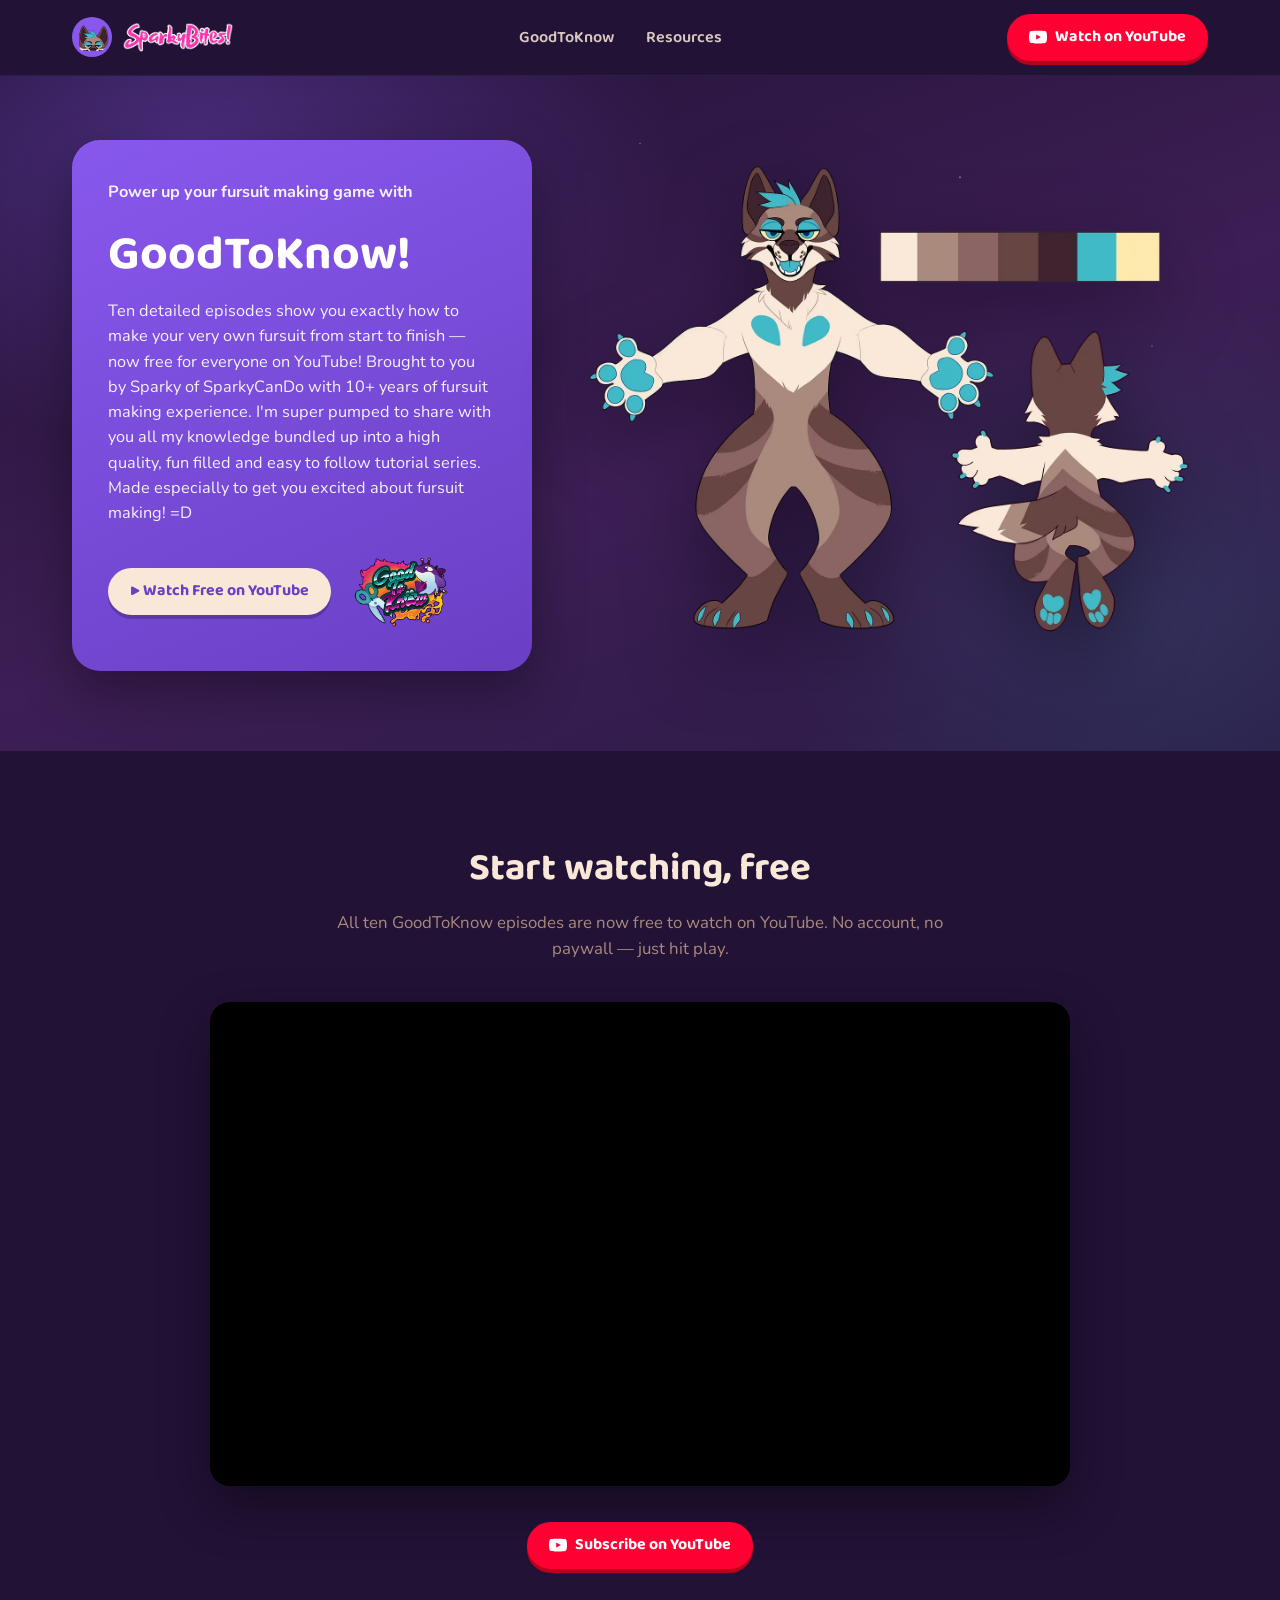
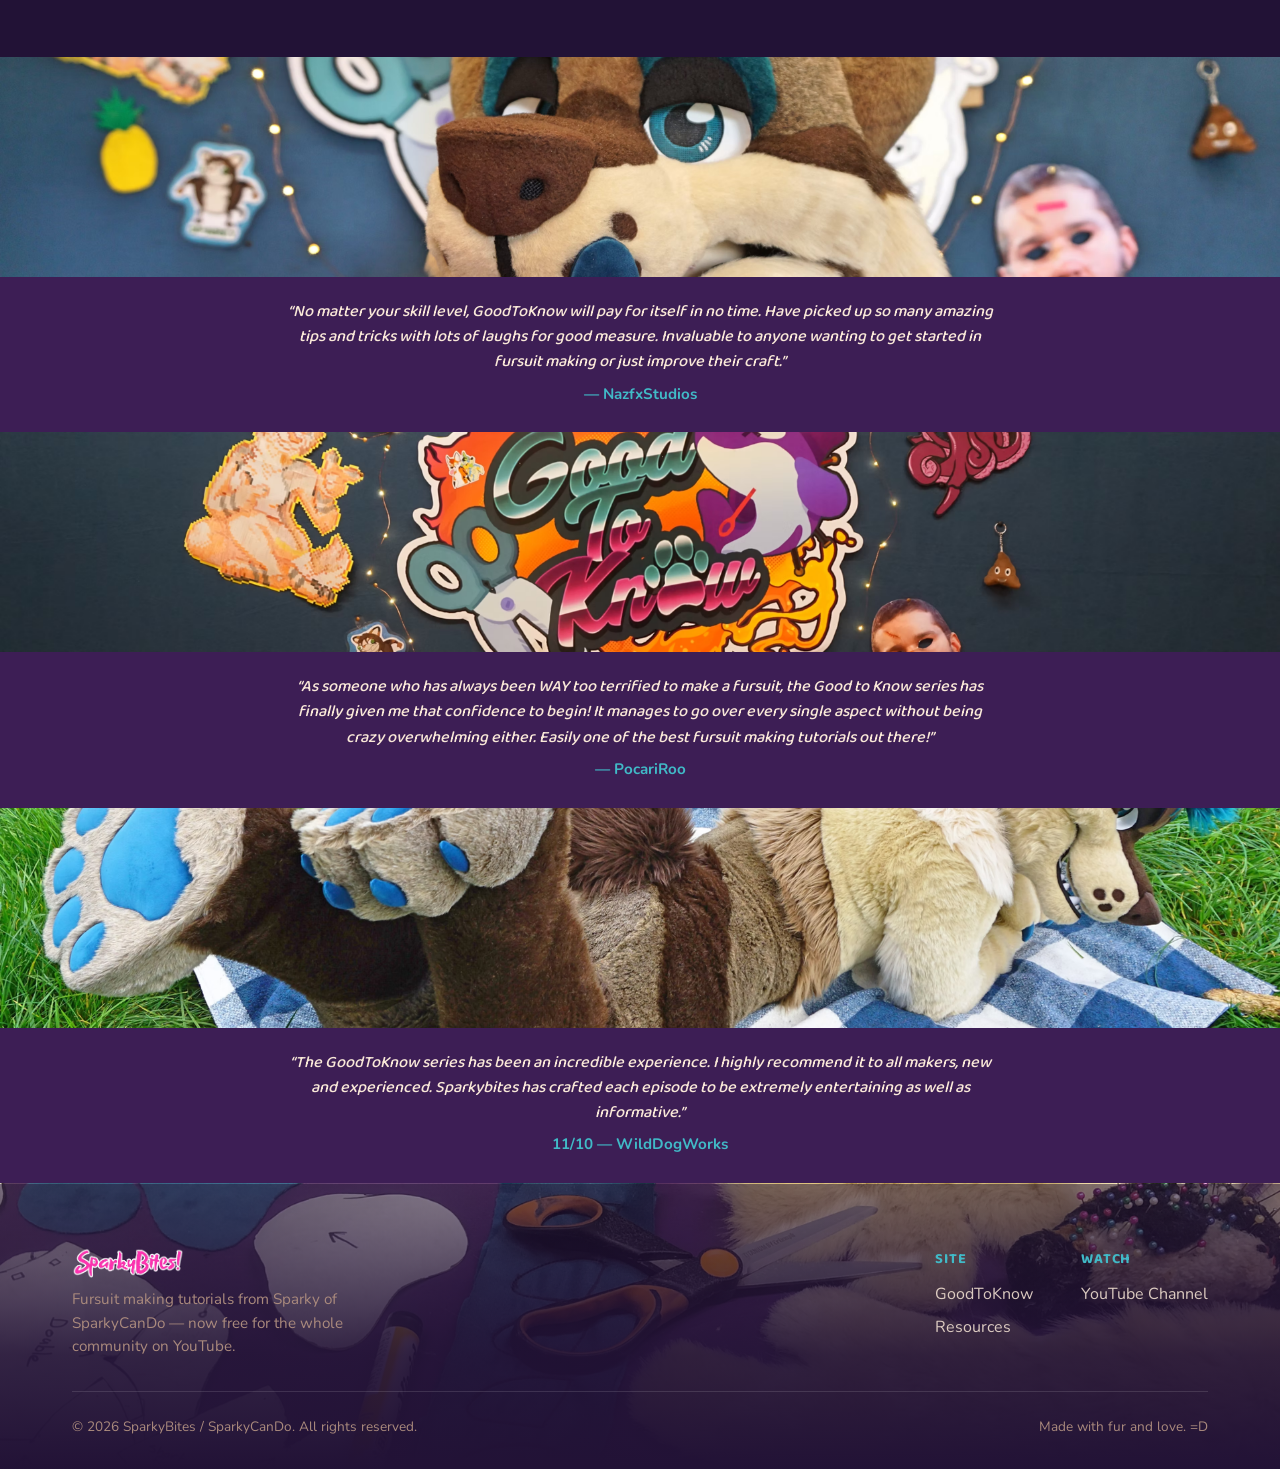
==== index.html @ f1c7f108 "Initilal" ====
<!doctype html>
<html lang="en">
<head>
<meta charset="UTF-8">
<meta name="viewport" content="width=device-width, initial-scale=1">
<title>SparkyBites — GoodToKnow Fursuit Making Series</title>
<meta name="description" content="Ten free episodes showing you exactly how to make your very own fursuit from start to finish, brought to you by Sparky of SparkyCanDo.">
<link rel="icon" href="images/sparky-refsheet.avif">
<link rel="preconnect" href="https://fonts.googleapis.com">
<link rel="preconnect" href="https://fonts.gstatic.com" crossorigin>
<link href="https://fonts.googleapis.com/css2?family=Baloo+2:wght@500;600;700;800&family=Nunito:wght@400;600;700;800&display=swap" rel="stylesheet">
<link rel="stylesheet" href="css/style.css">
</head>
<body>

<header class="nav">
  <div class="nav-inner">
    <a href="#hero" class="brand">
      <img src="images/nav-icon.png" alt="" aria-hidden="true" class="brand-icon">
      <img src="images/logo-wordmark.avif" alt="SparkyBites">
    </a>
    <nav class="nav-links-wrap">
      <ul class="nav-links">
        <li><a href="#hero">GoodToKnow</a></li>
        <li><a href="resources.html">Resources</a></li>
      </ul>
    </nav>
    <!-- TODO: replace with your real channel URL -->
    <a class="btn btn-yt" href="https://www.youtube.com/@SparkyCanDo" target="_blank" rel="noopener">
      <svg class="icon-yt" viewBox="0 0 24 24" fill="currentColor"><path d="M23.5 6.2a3 3 0 0 0-2.1-2.1C19.5 3.5 12 3.5 12 3.5s-7.5 0-9.4.6A3 3 0 0 0 .5 6.2 31 31 0 0 0 0 12a31 31 0 0 0 .5 5.8 3 3 0 0 0 2.1 2.1c1.9.6 9.4.6 9.4.6s7.5 0 9.4-.6a3 3 0 0 0 2.1-2.1A31 31 0 0 0 24 12a31 31 0 0 0-.5-5.8ZM9.6 15.5V8.5L15.8 12l-6.2 3.5Z"/></svg>
      Watch on YouTube
    </a>
  </div>
</header>

<main>

  <!-- ================= HERO ================= -->
  <section class="hero" id="hero">
    <div class="stars" aria-hidden="true"></div>
    <div class="wrap hero-inner">
      <div class="hero-card">
        <p class="eyebrow">Power up your fursuit making game with</p>
        <h1>GoodToKnow!</h1>
        <p>
          Ten detailed episodes show you exactly how to make your very own fursuit
          from start to finish &mdash; now free for everyone on YouTube!
          Brought to you by Sparky of SparkyCanDo with 10+ years of fursuit making
          experience. I'm super pumped to share with you all my knowledge bundled
          up into a high quality, fun filled and easy to follow tutorial series.
          Made especially to get you excited about fursuit making! =D
        </p>
        <div class="hero-cta-row">
          <!-- TODO: replace with your real channel/playlist URL -->
          <a class="btn btn-cream" href="https://www.youtube.com/@SparkyCanDo" target="_blank" rel="noopener">▶ Watch Free on YouTube</a>
          <img src="images/goodtoknow-badge.avif" alt="Good To Know">
        </div>
      </div>
      <div class="hero-art">
        <img src="images/sparky-refsheet.avif" alt="Sparky the fursuit character reference sheet, front and back view, with the brand colour palette">
      </div>
    </div>
  </section>

  <!-- ================= WATCH NOW ================= -->
  <section class="watch">
    <div class="wrap">
      <h2>Start watching, free</h2>
      <p class="lede">All ten GoodToKnow episodes are now free to watch on YouTube. No account, no paywall &mdash; just hit play.</p>
      <div class="watch-embed">
        <!-- TODO: swap VIDEO_ID for your first episode or playlist embed -->
        <iframe src="https://www.youtube.com/embed/videoseries?list=YOUR_PLAYLIST_ID" title="GoodToKnow fursuit making series" allow="accelerometer; autoplay; clipboard-write; encrypted-media; gyroscope; picture-in-picture" allowfullscreen></iframe>
      </div>
      <a class="btn btn-yt" href="https://www.youtube.com/@SparkyCanDo" target="_blank" rel="noopener">
        <svg class="icon-yt" viewBox="0 0 24 24" fill="currentColor"><path d="M23.5 6.2a3 3 0 0 0-2.1-2.1C19.5 3.5 12 3.5 12 3.5s-7.5 0-9.4.6A3 3 0 0 0 .5 6.2 31 31 0 0 0 0 12a31 31 0 0 0 .5 5.8 3 3 0 0 0 2.1 2.1c1.9.6 9.4.6 9.4.6s7.5 0 9.4-.6a3 3 0 0 0 2.1-2.1A31 31 0 0 0 24 12a31 31 0 0 0-.5-5.8ZM9.6 15.5V8.5L15.8 12l-6.2 3.5Z"/></svg>
        Subscribe on YouTube
      </a>
    </div>
  </section>

  <!-- ================= TESTIMONIAL BANNERS ================= -->
  <section class="banner" style="background-image:url('images/banner-head.avif');" aria-hidden="false"></section>
  <section class="banner-quote">
    <p>&ldquo;No matter your skill level, GoodToKnow will pay for itself in no time.
    Have picked up so many amazing tips and tricks with lots of laughs for good measure.
    Invaluable to anyone wanting to get started in fursuit making or just improve their craft.&rdquo;</p>
    <cite>&mdash; NazfxStudios</cite>
  </section>

  <section class="banner" style="background-image:url('images/banner-flatlay.avif');"></section>
  <section class="banner-quote">
    <p>&ldquo;As someone who has always been WAY too terrified to make a fursuit,
    the Good to Know series has finally given me that confidence to begin!
    It manages to go over every single aspect without being crazy overwhelming either.
    Easily one of the best fursuit making tutorials out there!&rdquo;</p>
    <cite>&mdash; PocariRoo</cite>
  </section>

  <section class="banner" style="background-image:url('images/banner-paws.avif');"></section>
  <section class="banner-quote">
    <p>&ldquo;The GoodToKnow series has been an incredible experience.
    I highly recommend it to all makers, new and experienced.
    Sparkybites has crafted each episode to be extremely entertaining as well as informative.&rdquo;</p>
    <cite>11/10 &mdash; WildDogWorks</cite>
  </section>

</main>

<footer class="site-footer" style="background-image:url('images/footer-desk.avif');">
  <div class="footer-overlay">
    <div class="wrap">
      <div class="footer-grid">
        <div class="footer-brand">
          <img src="images/logo-wordmark.avif" alt="SparkyBites">
          <p>Fursuit making tutorials from Sparky of SparkyCanDo &mdash; now free for the whole community on YouTube.</p>
        </div>
        <div class="footer-links">
          <div class="footer-col">
            <h4>Site</h4>
            <ul>
              <li><a href="#hero">GoodToKnow</a></li>
              <li><a href="resources.html">Resources</a></li>
            </ul>
          </div>
          <div class="footer-col">
            <h4>Watch</h4>
            <ul>
              <!-- TODO: replace with your real channel URL -->
              <li><a href="https://www.youtube.com/@SparkyCanDo" target="_blank" rel="noopener">YouTube Channel</a></li>
            </ul>
          </div>
        </div>
      </div>
      <div class="footer-bottom">
        <span>&copy; <span id="year"></span> SparkyBites / SparkyCanDo. All rights reserved.</span>
        <span>Made with fur and love. =D</span>
      </div>
    </div>
  </div>
</footer>

<script>document.getElementById('year').textContent = new Date().getFullYear();</script>
</body>
</html>
---- css/style.css ----
/* ==========================================================================
   SparkyBites — brand tokens
   Palette pulled directly from the original site + Sparky's ref sheet
   ========================================================================== */
:root {
  --bg-deep:    #221236;
  --bg-mid:     #3D1E55;
  --card:       #8858ED;
  --card-deep:  #6a3fc4;
  --cream:      #F9E8D8;
  --taupe:      #AA8A7D;
  --mauve:      #8B6564;
  --brown:      #674543;
  --plum:       #3F232F;
  --teal:       #41BAC7;
  --pale-yellow:#FDE9AE;
  --pink:       #FF2EB0;

  --font-display: "Baloo 2", system-ui, sans-serif;
  --font-body: "Nunito", system-ui, sans-serif;

  --max-w: 1200px;
}

* { box-sizing: border-box; }
html { scroll-behavior: smooth; }

body {
  margin: 0;
  font-family: var(--font-body);
  background: var(--bg-deep);
  color: var(--cream);
  line-height: 1.55;
}

img { max-width: 100%; display: block; }

a { color: inherit; }

.wrap {
  max-width: var(--max-w);
  margin: 0 auto;
  padding: 0 32px;
}

/* ---------- Nav ---------- */
.nav {
  position: sticky;
  top: 0;
  z-index: 50;
  background: var(--bg-deep);
  border-bottom: 1px solid rgba(255,255,255,0.06);
}

.nav-inner {
  max-width: var(--max-w);
  margin: 0 auto;
  padding: 14px 32px;
  display: flex;
  align-items: center;
  justify-content: space-between;
  gap: 24px;
}

.brand {
  display: flex;
  align-items: center;
  gap: 10px;
  text-decoration: none;
  flex-shrink: 0;
}

.brand img.brand-icon {
  height: 40px;
  width: 40px;
  object-fit: cover;
  border-radius: 50%;
  background: var(--card);
  padding: 3px;
}
.brand img:not(.brand-icon) { height: 30px; width: auto; }

.nav-links {
  display: flex;
  align-items: center;
  gap: 32px;
  list-style: none;
  margin: 0;
  padding: 0;
  font-family: var(--font-display);
  font-weight: 600;
  font-size: 1.02rem;
}

.nav-links a {
  text-decoration: none;
  color: var(--cream);
  opacity: 0.85;
  transition: opacity 0.15s ease;
}
.nav-links a:hover { opacity: 1; }

.btn {
  display: inline-flex;
  align-items: center;
  gap: 8px;
  font-family: var(--font-display);
  font-weight: 700;
  text-decoration: none;
  border-radius: 999px;
  padding: 11px 22px;
  white-space: nowrap;
  border: none;
  cursor: pointer;
  transition: transform 0.15s ease, box-shadow 0.15s ease;
}
.btn:hover { transform: translateY(-2px); }

.btn-yt {
  background: #FF0033;
  color: white;
  box-shadow: 0 4px 0 #b8001f;
}
.btn-yt:hover { box-shadow: 0 6px 0 #b8001f; }

.btn-cream {
  background: var(--cream);
  color: var(--card-deep);
  box-shadow: 0 4px 0 rgba(0,0,0,0.2);
}
.btn-cream:hover { box-shadow: 0 6px 0 rgba(0,0,0,0.2); }

.icon-yt { width: 18px; height: 18px; flex-shrink: 0; }

/* ---------- Hero ---------- */
.hero {
  position: relative;
  overflow: hidden;
  background:
    radial-gradient(ellipse 800px 500px at 15% 10%, rgba(136,88,237,0.35), transparent 60%),
    radial-gradient(ellipse 700px 600px at 90% 80%, rgba(65,186,199,0.12), transparent 55%),
    linear-gradient(160deg, var(--bg-deep) 0%, var(--bg-mid) 55%, #2a1c47 100%);
  padding: 64px 0 80px;
}

.stars {
  position: absolute;
  inset: 0;
  background-image:
    radial-gradient(1.5px 1.5px at 20% 25%, white, transparent),
    radial-gradient(1.5px 1.5px at 75% 15%, white, transparent),
    radial-gradient(1px 1px at 60% 60%, white, transparent),
    radial-gradient(1px 1px at 90% 40%, white, transparent),
    radial-gradient(1.5px 1.5px at 35% 80%, white, transparent),
    radial-gradient(1px 1px at 10% 65%, white, transparent),
    radial-gradient(1px 1px at 50% 10%, white, transparent);
  opacity: 0.5;
  animation: twinkle 5s ease-in-out infinite alternate;
}
@keyframes twinkle {
  from { opacity: 0.3; }
  to   { opacity: 0.7; }
}
@media (prefers-reduced-motion: reduce) {
  .stars { animation: none; }
}

.hero-inner {
  position: relative;
  display: grid;
  grid-template-columns: minmax(320px, 460px) 1fr;
  gap: 48px;
  align-items: center;
}

.hero-card {
  background: linear-gradient(155deg, var(--card) 0%, var(--card-deep) 100%);
  border-radius: 28px;
  padding: 40px 36px;
  box-shadow: 0 20px 50px rgba(0,0,0,0.35);
}

.eyebrow {
  font-size: 0.95rem;
  font-weight: 700;
  color: rgba(255,255,255,0.85);
  margin: 0 0 6px;
}

.hero-card h1 {
  font-family: var(--font-display);
  font-size: 3rem;
  line-height: 1;
  margin: 0 0 20px;
  color: white;
}

.hero-card p {
  font-size: 1.02rem;
  color: rgba(255,255,255,0.92);
  margin: 0 0 26px;
}

.hero-cta-row {
  display: flex;
  align-items: center;
  gap: 18px;
  flex-wrap: wrap;
}

.hero-cta-row img { height: 78px; width: auto; }

.hero-art {
  position: relative;
  display: flex;
  justify-content: center;
}

.hero-art img {
  width: 100%;
  max-width: 620px;
  filter: drop-shadow(0 25px 40px rgba(0,0,0,0.4));
}

/* ---------- Testimonial banners ---------- */
.banner {
  position: relative;
  background-size: cover;
  background-position: center;
  min-height: 220px;
}

.banner-quote {
  background: var(--bg-mid);
  padding: 22px 24px 26px;
  text-align: center;
}

.banner-quote p {
  font-family: var(--font-display);
  font-style: italic;
  font-weight: 500;
  font-size: 1.02rem;
  max-width: 720px;
  margin: 0 auto 4px;
  color: var(--cream);
}

.banner-quote cite {
  display: block;
  font-style: normal;
  font-weight: 700;
  color: var(--teal);
  margin-top: 8px;
  font-size: 0.95rem;
}

/* ---------- Watch section ---------- */
.watch {
  padding: 88px 0;
  text-align: center;
  background: var(--bg-deep);
}

.watch h2 {
  font-family: var(--font-display);
  font-size: 2.4rem;
  margin: 0 0 12px;
}

.watch p.lede {
  max-width: 620px;
  margin: 0 auto 40px;
  color: var(--taupe);
  font-size: 1.05rem;
}

.watch-embed {
  max-width: 860px;
  margin: 0 auto;
  border-radius: 20px;
  overflow: hidden;
  box-shadow: 0 20px 50px rgba(0,0,0,0.4);
  aspect-ratio: 16/9;
  background: #000;
}

.watch-embed iframe {
  width: 100%;
  height: 100%;
  border: 0;
  display: block;
}

.watch .btn { margin-top: 36px; }

/* ---------- Footer ---------- */
.site-footer {
  position: relative;
  background-size: cover;
  background-position: center;
  padding-top: 1px;
}

.footer-overlay {
  background: linear-gradient(180deg, rgba(34,18,54,0.55) 0%, rgba(34,18,54,0.92) 60%, var(--bg-deep) 100%);
  padding: 64px 0 32px;
}

.footer-grid {
  display: flex;
  flex-wrap: wrap;
  justify-content: space-between;
  align-items: flex-start;
  gap: 32px;
  padding-bottom: 32px;
  border-bottom: 1px solid rgba(255,255,255,0.12);
}

.footer-brand img { height: 30px; margin-bottom: 10px; }
.footer-brand p { color: var(--taupe); max-width: 320px; margin: 0; font-size: 0.95rem; }

.footer-links {
  display: flex;
  gap: 48px;
  flex-wrap: wrap;
}

.footer-col h4 {
  font-family: var(--font-display);
  font-size: 0.9rem;
  text-transform: uppercase;
  letter-spacing: 0.06em;
  color: var(--teal);
  margin: 0 0 12px;
}

.footer-col ul { list-style: none; margin: 0; padding: 0; }
.footer-col li { margin-bottom: 8px; }
.footer-col a { text-decoration: none; color: var(--cream); opacity: 0.85; }
.footer-col a:hover { opacity: 1; }

.footer-bottom {
  padding-top: 24px;
  display: flex;
  justify-content: space-between;
  flex-wrap: wrap;
  gap: 12px;
  font-size: 0.85rem;
  color: var(--taupe);
}

/* ---------- Responsive ---------- */
@media (max-width: 860px) {
  .hero-inner { grid-template-columns: 1fr; }
  .hero-art { order: -1; }
  .hero-art img { max-width: 360px; }
  .hero-card h1 { font-size: 2.4rem; }
  .wrap { padding: 0 20px; }

  .nav-inner {
    flex-wrap: wrap;
    padding: 12px 20px;
    row-gap: 10px;
  }
  .brand { order: 1; }
  .btn-yt { order: 2; padding: 9px 16px; font-size: 0.9rem; }
  .nav-links-wrap { order: 3; width: 100%; }
  .nav-links {
    justify-content: center;
    gap: 24px;
    font-size: 0.92rem;
  }
}

@media (max-width: 420px) {
  .hero-card { padding: 32px 24px; }
  .hero-card h1 { font-size: 2rem; }
}
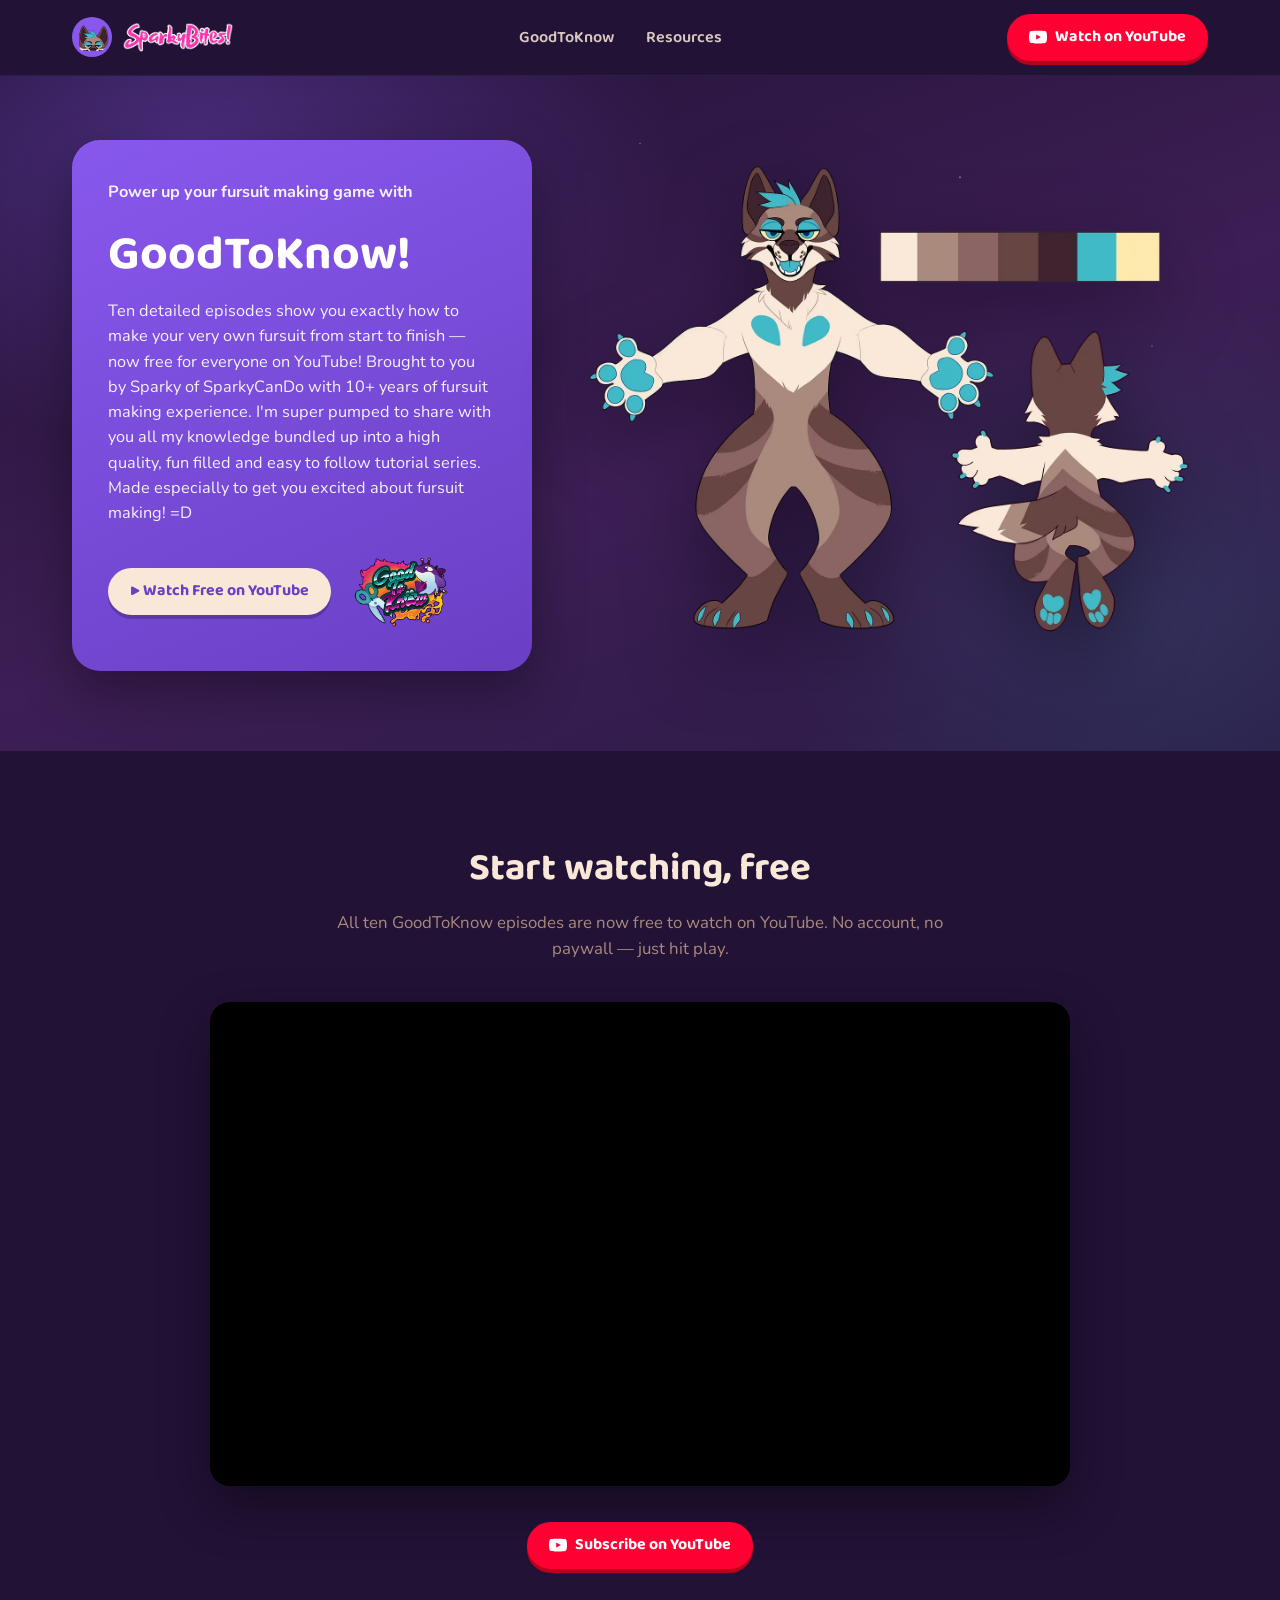
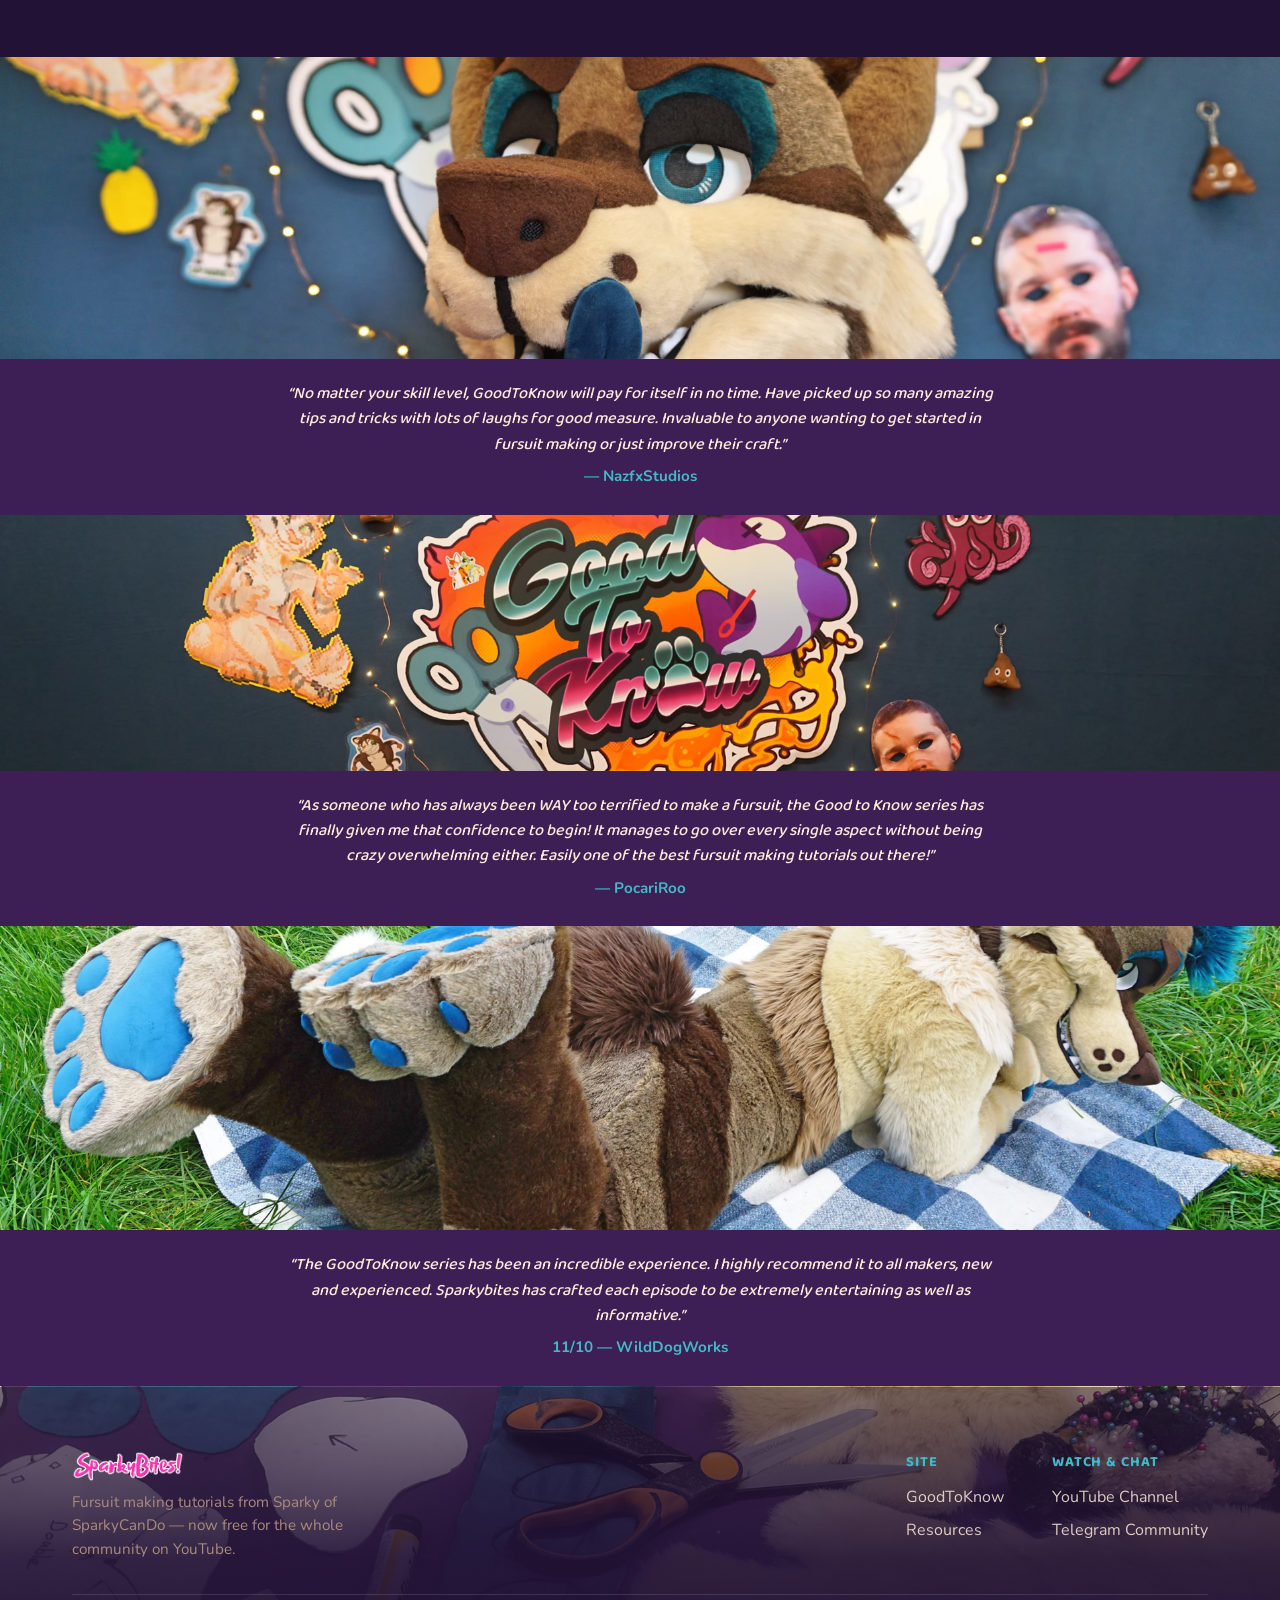
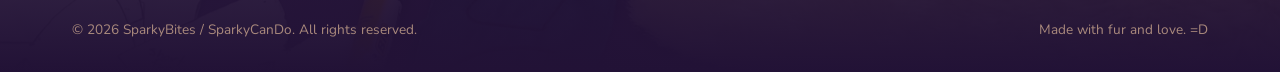
==== commit 4c086d3f: "changes" ====
--- a/index.html
+++ b/index.html
@@ -26,7 +26,7 @@
       </ul>
     </nav>
     <!-- TODO: replace with your real channel URL -->
-    <a class="btn btn-yt" href="https://www.youtube.com/@SparkyCanDo" target="_blank" rel="noopener">
+    <a class="btn btn-yt" href="https://www.youtube.com/@SparkyBites" target="_blank" rel="noopener">
       <svg class="icon-yt" viewBox="0 0 24 24" fill="currentColor"><path d="M23.5 6.2a3 3 0 0 0-2.1-2.1C19.5 3.5 12 3.5 12 3.5s-7.5 0-9.4.6A3 3 0 0 0 .5 6.2 31 31 0 0 0 0 12a31 31 0 0 0 .5 5.8 3 3 0 0 0 2.1 2.1c1.9.6 9.4.6 9.4.6s7.5 0 9.4-.6a3 3 0 0 0 2.1-2.1A31 31 0 0 0 24 12a31 31 0 0 0-.5-5.8ZM9.6 15.5V8.5L15.8 12l-6.2 3.5Z"/></svg>
       Watch on YouTube
     </a>
@@ -52,7 +52,7 @@
         </p>
         <div class="hero-cta-row">
           <!-- TODO: replace with your real channel/playlist URL -->
-          <a class="btn btn-cream" href="https://www.youtube.com/@SparkyCanDo" target="_blank" rel="noopener">▶ Watch Free on YouTube</a>
+          <a class="btn btn-cream" href="https://www.youtube.com/@SparkyBites" target="_blank" rel="noopener">▶ Watch Free on YouTube</a>
           <img src="images/goodtoknow-badge.avif" alt="Good To Know">
         </div>
       </div>
@@ -68,10 +68,10 @@
       <h2>Start watching, free</h2>
       <p class="lede">All ten GoodToKnow episodes are now free to watch on YouTube. No account, no paywall &mdash; just hit play.</p>
       <div class="watch-embed">
-        <!-- TODO: swap VIDEO_ID for your first episode or playlist embed -->
-        <iframe src="https://www.youtube.com/embed/videoseries?list=YOUR_PLAYLIST_ID" title="GoodToKnow fursuit making series" allow="accelerometer; autoplay; clipboard-write; encrypted-media; gyroscope; picture-in-picture" allowfullscreen></iframe>
+        <!-- TODO: replace video ID with the playlist embed once you send the full playlist ID -->
+        <iframe src="https://www.youtube.com/embed/b18z6gg258c" title="GoodToKnow fursuit making series" allow="accelerometer; autoplay; clipboard-write; encrypted-media; gyroscope; picture-in-picture" allowfullscreen></iframe>
       </div>
-      <a class="btn btn-yt" href="https://www.youtube.com/@SparkyCanDo" target="_blank" rel="noopener">
+      <a class="btn btn-yt" href="https://www.youtube.com/@SparkyBites" target="_blank" rel="noopener">
         <svg class="icon-yt" viewBox="0 0 24 24" fill="currentColor"><path d="M23.5 6.2a3 3 0 0 0-2.1-2.1C19.5 3.5 12 3.5 12 3.5s-7.5 0-9.4.6A3 3 0 0 0 .5 6.2 31 31 0 0 0 0 12a31 31 0 0 0 .5 5.8 3 3 0 0 0 2.1 2.1c1.9.6 9.4.6 9.4.6s7.5 0 9.4-.6a3 3 0 0 0 2.1-2.1A31 31 0 0 0 24 12a31 31 0 0 0-.5-5.8ZM9.6 15.5V8.5L15.8 12l-6.2 3.5Z"/></svg>
         Subscribe on YouTube
       </a>
@@ -79,7 +79,7 @@
   </section>
 
   <!-- ================= TESTIMONIAL BANNERS ================= -->
-  <section class="banner" style="background-image:url('images/banner-head.avif');" aria-hidden="false"></section>
+  <section class="banner banner-head" style="background-image:url('images/banner-head.avif');" aria-hidden="false"></section>
   <section class="banner-quote">
     <p>&ldquo;No matter your skill level, GoodToKnow will pay for itself in no time.
     Have picked up so many amazing tips and tricks with lots of laughs for good measure.
@@ -87,7 +87,7 @@
     <cite>&mdash; NazfxStudios</cite>
   </section>
 
-  <section class="banner" style="background-image:url('images/banner-flatlay.avif');"></section>
+  <section class="banner banner-flatlay" style="background-image:url('images/banner-flatlay.avif');"></section>
   <section class="banner-quote">
     <p>&ldquo;As someone who has always been WAY too terrified to make a fursuit,
     the Good to Know series has finally given me that confidence to begin!
@@ -96,7 +96,7 @@
     <cite>&mdash; PocariRoo</cite>
   </section>
 
-  <section class="banner" style="background-image:url('images/banner-paws.avif');"></section>
+  <section class="banner banner-paws" style="background-image:url('images/banner-paws.avif');"></section>
   <section class="banner-quote">
     <p>&ldquo;The GoodToKnow series has been an incredible experience.
     I highly recommend it to all makers, new and experienced.
@@ -123,10 +123,10 @@
             </ul>
           </div>
           <div class="footer-col">
-            <h4>Watch</h4>
+            <h4>Watch &amp; Chat</h4>
             <ul>
-              <!-- TODO: replace with your real channel URL -->
-              <li><a href="https://www.youtube.com/@SparkyCanDo" target="_blank" rel="noopener">YouTube Channel</a></li>
+              <li><a href="https://www.youtube.com/@SparkyBites" target="_blank" rel="noopener">YouTube Channel</a></li>
+              <li><a href="https://t.me/GoodToKnowSeries" target="_blank" rel="noopener">Telegram Community</a></li>
             </ul>
           </div>
         </div>
--- a/css/style.css
+++ b/css/style.css
@@ -225,10 +225,15 @@
 /* ---------- Testimonial banners ---------- */
 .banner {
   position: relative;
+  width: 100%;
   background-size: cover;
   background-position: center;
-  min-height: 220px;
-}
+  overflow: hidden;
+  max-height: 460px;
+}
+.banner-head    { aspect-ratio: 3818 / 902; }
+.banner-flatlay { aspect-ratio: 3818 / 764; }
+.banner-paws    { aspect-ratio: 3818 / 908; }
 
 .banner-quote {
   background: var(--bg-mid);
@@ -273,6 +278,54 @@
   margin: 0 auto 40px;
   color: var(--taupe);
   font-size: 1.05rem;
+}
+
+.watch-card {
+  max-width: 640px;
+  margin: 0 auto;
+  display: flex;
+  align-items: center;
+  gap: 22px;
+  background: linear-gradient(155deg, var(--card) 0%, var(--card-deep) 100%);
+  border-radius: 20px;
+  padding: 28px 32px;
+  text-decoration: none;
+  box-shadow: 0 20px 50px rgba(0,0,0,0.35);
+  transition: transform 0.15s ease;
+}
+.watch-card:hover { transform: translateY(-3px); }
+
+.watch-card-play {
+  flex-shrink: 0;
+  width: 64px;
+  height: 64px;
+  border-radius: 50%;
+  background: #FF0033;
+  display: flex;
+  align-items: center;
+  justify-content: center;
+  color: white;
+}
+
+.watch-card-text {
+  display: flex;
+  flex-direction: column;
+  gap: 4px;
+  text-align: left;
+}
+.watch-card-text strong {
+  font-family: var(--font-display);
+  font-size: 1.3rem;
+  color: white;
+}
+.watch-card-text span {
+  color: rgba(255,255,255,0.85);
+  font-size: 0.95rem;
+}
+
+@media (max-width: 500px) {
+  .watch-card { flex-direction: column; text-align: center; padding: 28px 20px; }
+  .watch-card-text { text-align: center; }
 }
 
 .watch-embed {
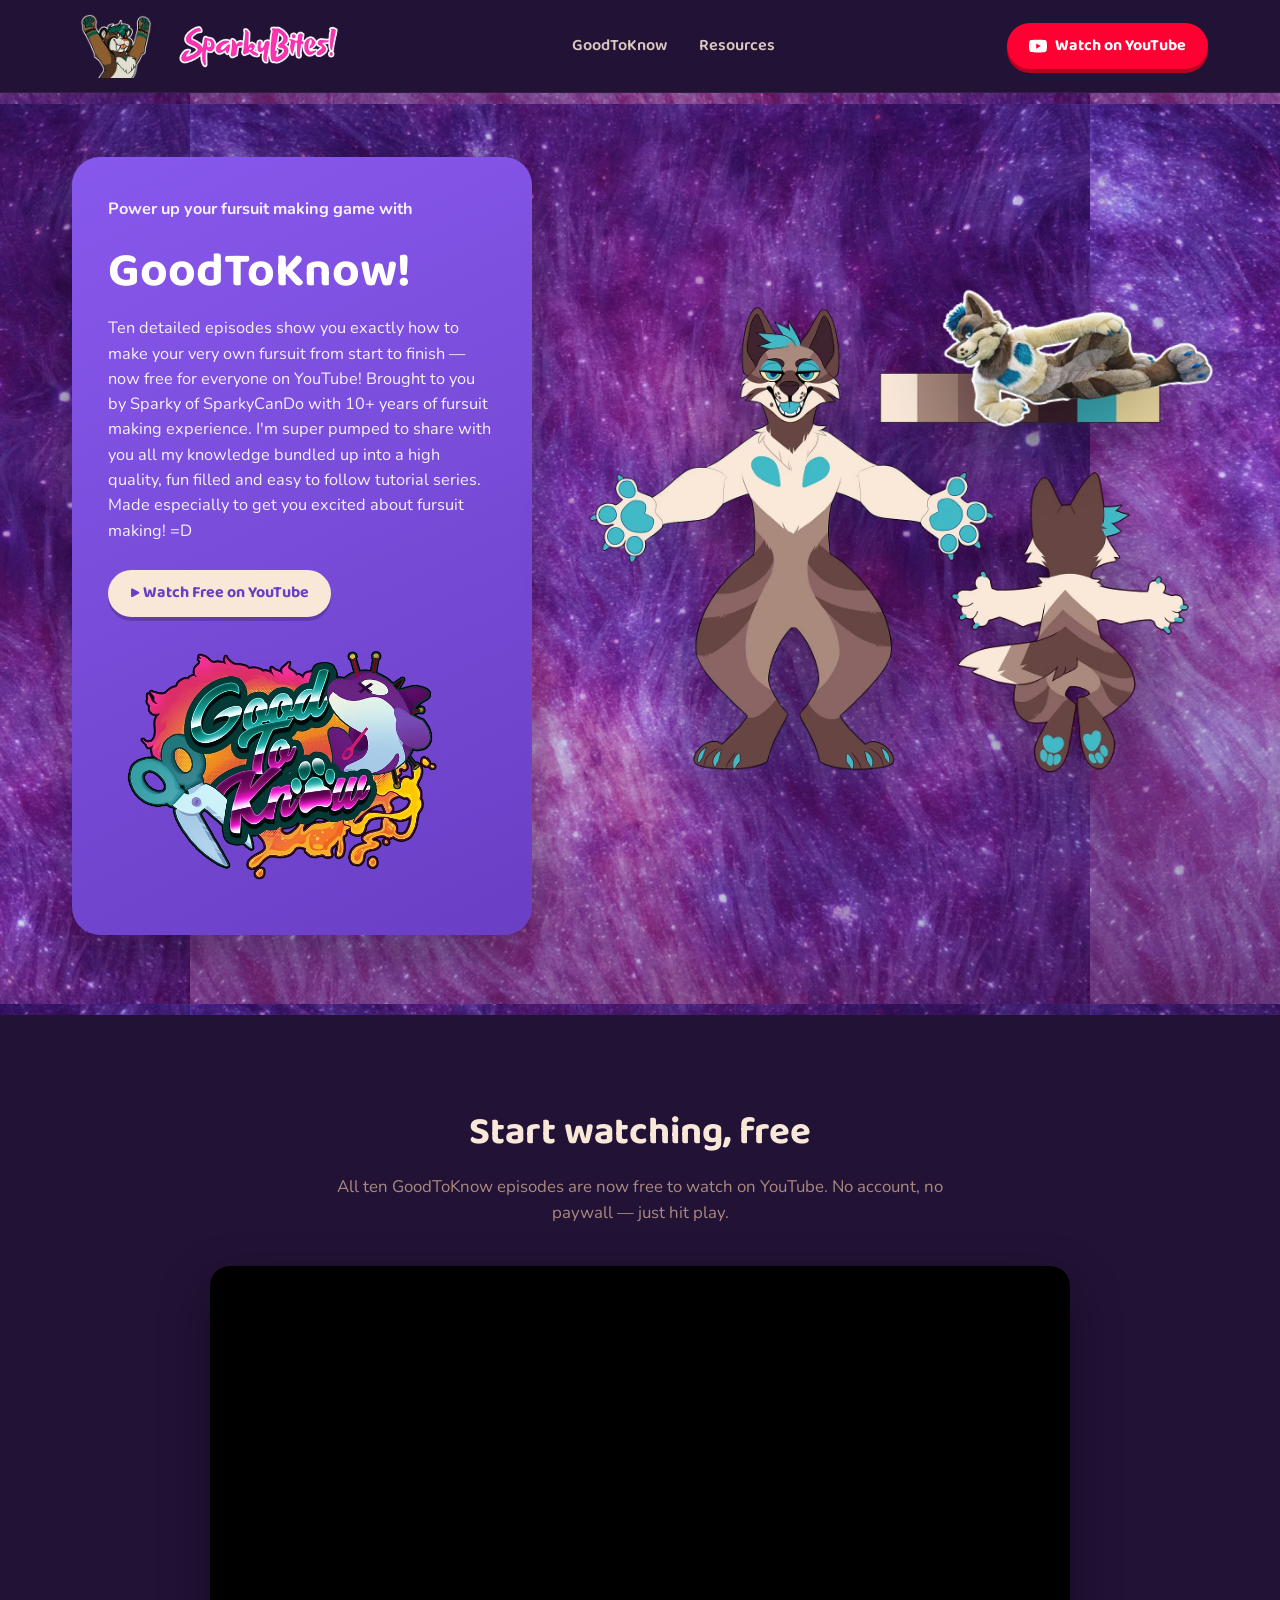
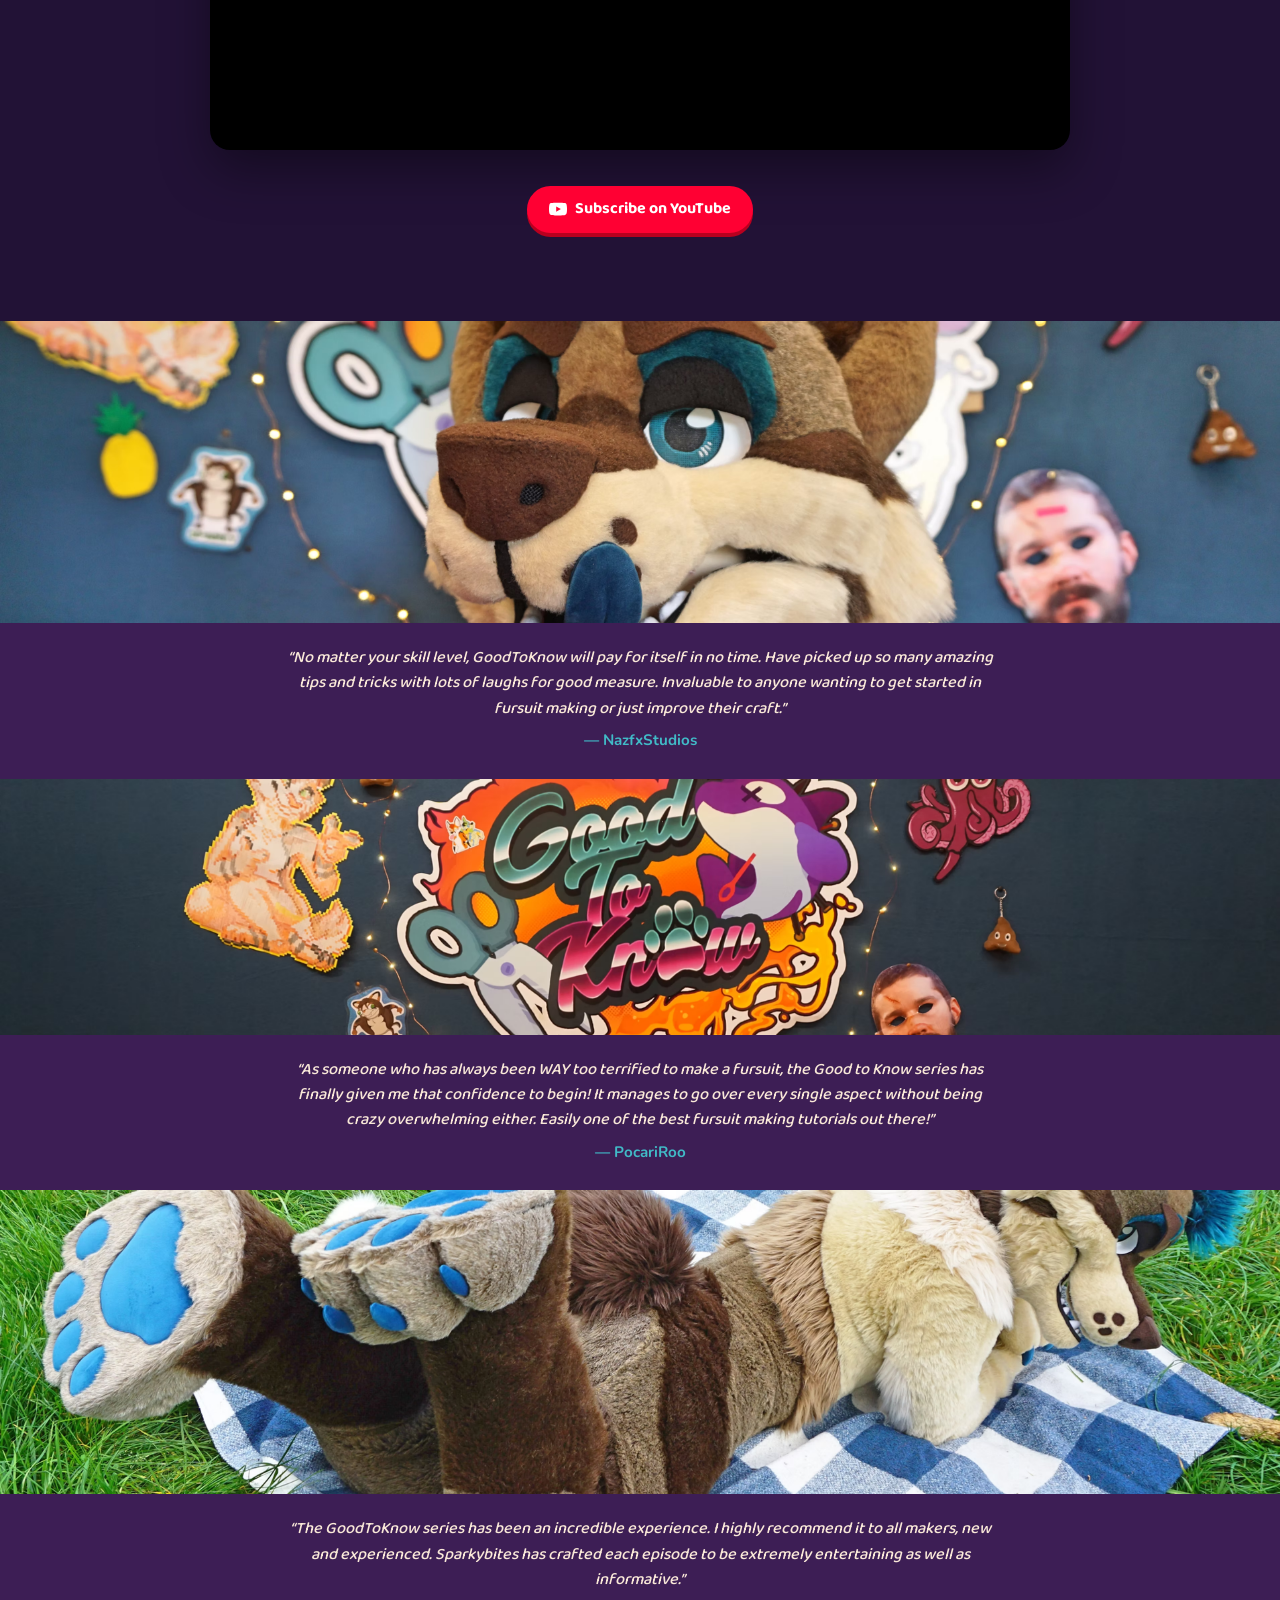
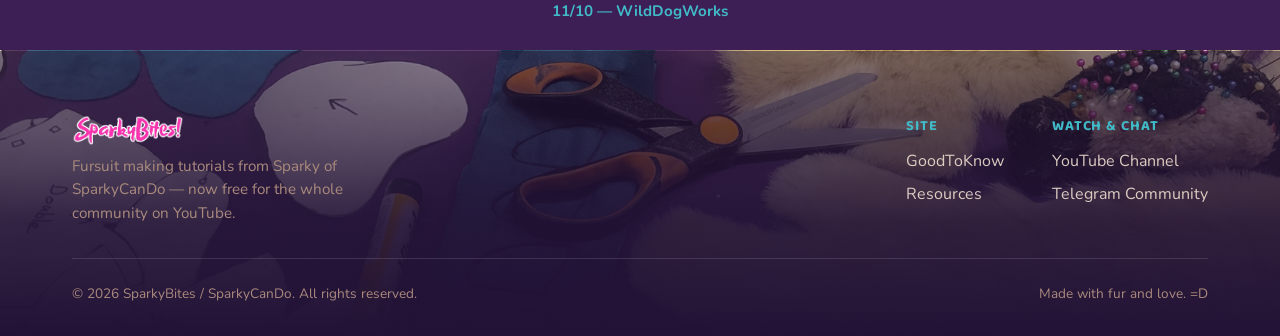
==== commit 22d1a56f: "go" ====
--- a/index.html
+++ b/index.html
@@ -16,7 +16,7 @@
 <header class="nav">
   <div class="nav-inner">
     <a href="#hero" class="brand">
-      <img src="images/nav-icon.png" alt="" aria-hidden="true" class="brand-icon">
+      <img src="images/nav-icon.avif" alt="" aria-hidden="true" class="brand-icon">
       <img src="images/logo-wordmark.avif" alt="SparkyBites">
     </a>
     <nav class="nav-links-wrap">
@@ -25,7 +25,6 @@
         <li><a href="resources.html">Resources</a></li>
       </ul>
     </nav>
-    <!-- TODO: replace with your real channel URL -->
     <a class="btn btn-yt" href="https://www.youtube.com/@SparkyBites" target="_blank" rel="noopener">
       <svg class="icon-yt" viewBox="0 0 24 24" fill="currentColor"><path d="M23.5 6.2a3 3 0 0 0-2.1-2.1C19.5 3.5 12 3.5 12 3.5s-7.5 0-9.4.6A3 3 0 0 0 .5 6.2 31 31 0 0 0 0 12a31 31 0 0 0 .5 5.8 3 3 0 0 0 2.1 2.1c1.9.6 9.4.6 9.4.6s7.5 0 9.4-.6a3 3 0 0 0 2.1-2.1A31 31 0 0 0 24 12a31 31 0 0 0-.5-5.8ZM9.6 15.5V8.5L15.8 12l-6.2 3.5Z"/></svg>
       Watch on YouTube
@@ -51,13 +50,13 @@
           Made especially to get you excited about fursuit making! =D
         </p>
         <div class="hero-cta-row">
-          <!-- TODO: replace with your real channel/playlist URL -->
           <a class="btn btn-cream" href="https://www.youtube.com/@SparkyBites" target="_blank" rel="noopener">▶ Watch Free on YouTube</a>
           <img src="images/goodtoknow-badge.avif" alt="Good To Know">
         </div>
       </div>
       <div class="hero-art">
         <img src="images/sparky-refsheet.avif" alt="Sparky the fursuit character reference sheet, front and back view, with the brand colour palette">
+        <img class="hero-plush" src="images/hero-plush.avif" alt="Sparky fursuit plush toy lying down">
       </div>
     </div>
   </section>
@@ -68,8 +67,7 @@
       <h2>Start watching, free</h2>
       <p class="lede">All ten GoodToKnow episodes are now free to watch on YouTube. No account, no paywall &mdash; just hit play.</p>
       <div class="watch-embed">
-        <!-- TODO: replace video ID with the playlist embed once you send the full playlist ID -->
-        <iframe src="https://www.youtube.com/embed/b18z6gg258c" title="GoodToKnow fursuit making series" allow="accelerometer; autoplay; clipboard-write; encrypted-media; gyroscope; picture-in-picture" allowfullscreen></iframe>
+        <iframe src="https://www.youtube.com/embed/videoseries?list=PLNkvZKIAEVGE" title="GoodToKnow fursuit making series" allow="accelerometer; autoplay; clipboard-write; encrypted-media; gyroscope; picture-in-picture" allowfullscreen></iframe>
       </div>
       <a class="btn btn-yt" href="https://www.youtube.com/@SparkyBites" target="_blank" rel="noopener">
         <svg class="icon-yt" viewBox="0 0 24 24" fill="currentColor"><path d="M23.5 6.2a3 3 0 0 0-2.1-2.1C19.5 3.5 12 3.5 12 3.5s-7.5 0-9.4.6A3 3 0 0 0 .5 6.2 31 31 0 0 0 0 12a31 31 0 0 0 .5 5.8 3 3 0 0 0 2.1 2.1c1.9.6 9.4.6 9.4.6s7.5 0 9.4-.6a3 3 0 0 0 2.1-2.1A31 31 0 0 0 24 12a31 31 0 0 0-.5-5.8ZM9.6 15.5V8.5L15.8 12l-6.2 3.5Z"/></svg>
--- a/css/style.css
+++ b/css/style.css
@@ -60,25 +60,23 @@
   align-items: center;
   justify-content: space-between;
   gap: 24px;
+  min-height: 88px;
 }
 
 .brand {
   display: flex;
   align-items: center;
-  gap: 10px;
+  gap: 12px;
   text-decoration: none;
   flex-shrink: 0;
 }
 
 .brand img.brand-icon {
-  height: 40px;
-  width: 40px;
-  object-fit: cover;
-  border-radius: 50%;
-  background: var(--card);
-  padding: 3px;
-}
-.brand img:not(.brand-icon) { height: 30px; width: auto; }
+  height: 64px;
+  width: auto;
+  object-fit: contain;
+}
+.brand img:not(.brand-icon) { height: 44px; width: auto; }
 
 .nav-links {
   display: flex;
@@ -137,9 +135,11 @@
   position: relative;
   overflow: hidden;
   background:
-    radial-gradient(ellipse 800px 500px at 15% 10%, rgba(136,88,237,0.35), transparent 60%),
-    radial-gradient(ellipse 700px 600px at 90% 80%, rgba(65,186,199,0.12), transparent 55%),
-    linear-gradient(160deg, var(--bg-deep) 0%, var(--bg-mid) 55%, #2a1c47 100%);
+    linear-gradient(160deg, rgba(34,18,54,0.25) 0%, rgba(34,18,54,0.05) 55%, rgba(34,18,54,0.35) 100%),
+    url('../images/hero-bg.avif');
+  background-size: auto, 900px 900px;
+  background-repeat: no-repeat, repeat;
+  background-position: center, center;
   padding: 64px 0 80px;
 }
 
@@ -208,7 +208,7 @@
   flex-wrap: wrap;
 }
 
-.hero-cta-row img { height: 78px; width: auto; }
+.hero-cta-row img { height: 260px; width: auto; }
 
 .hero-art {
   position: relative;
@@ -220,6 +220,16 @@
   width: 100%;
   max-width: 620px;
   filter: drop-shadow(0 25px 40px rgba(0,0,0,0.4));
+}
+
+.hero-plush {
+  position: absolute;
+  top: -30px;
+  right: -10px;
+  width: 45% !important;
+  max-width: 300px !important;
+  transform: rotate(-8deg);
+  z-index: 2;
 }
 
 /* ---------- Testimonial banners ---------- */
@@ -408,6 +418,7 @@
   .hero-inner { grid-template-columns: 1fr; }
   .hero-art { order: -1; }
   .hero-art img { max-width: 360px; }
+  .hero-plush { width: 40% !important; max-width: 150px !important; top: -16px; right: 4px; }
   .hero-card h1 { font-size: 2.4rem; }
   .wrap { padding: 0 20px; }
 
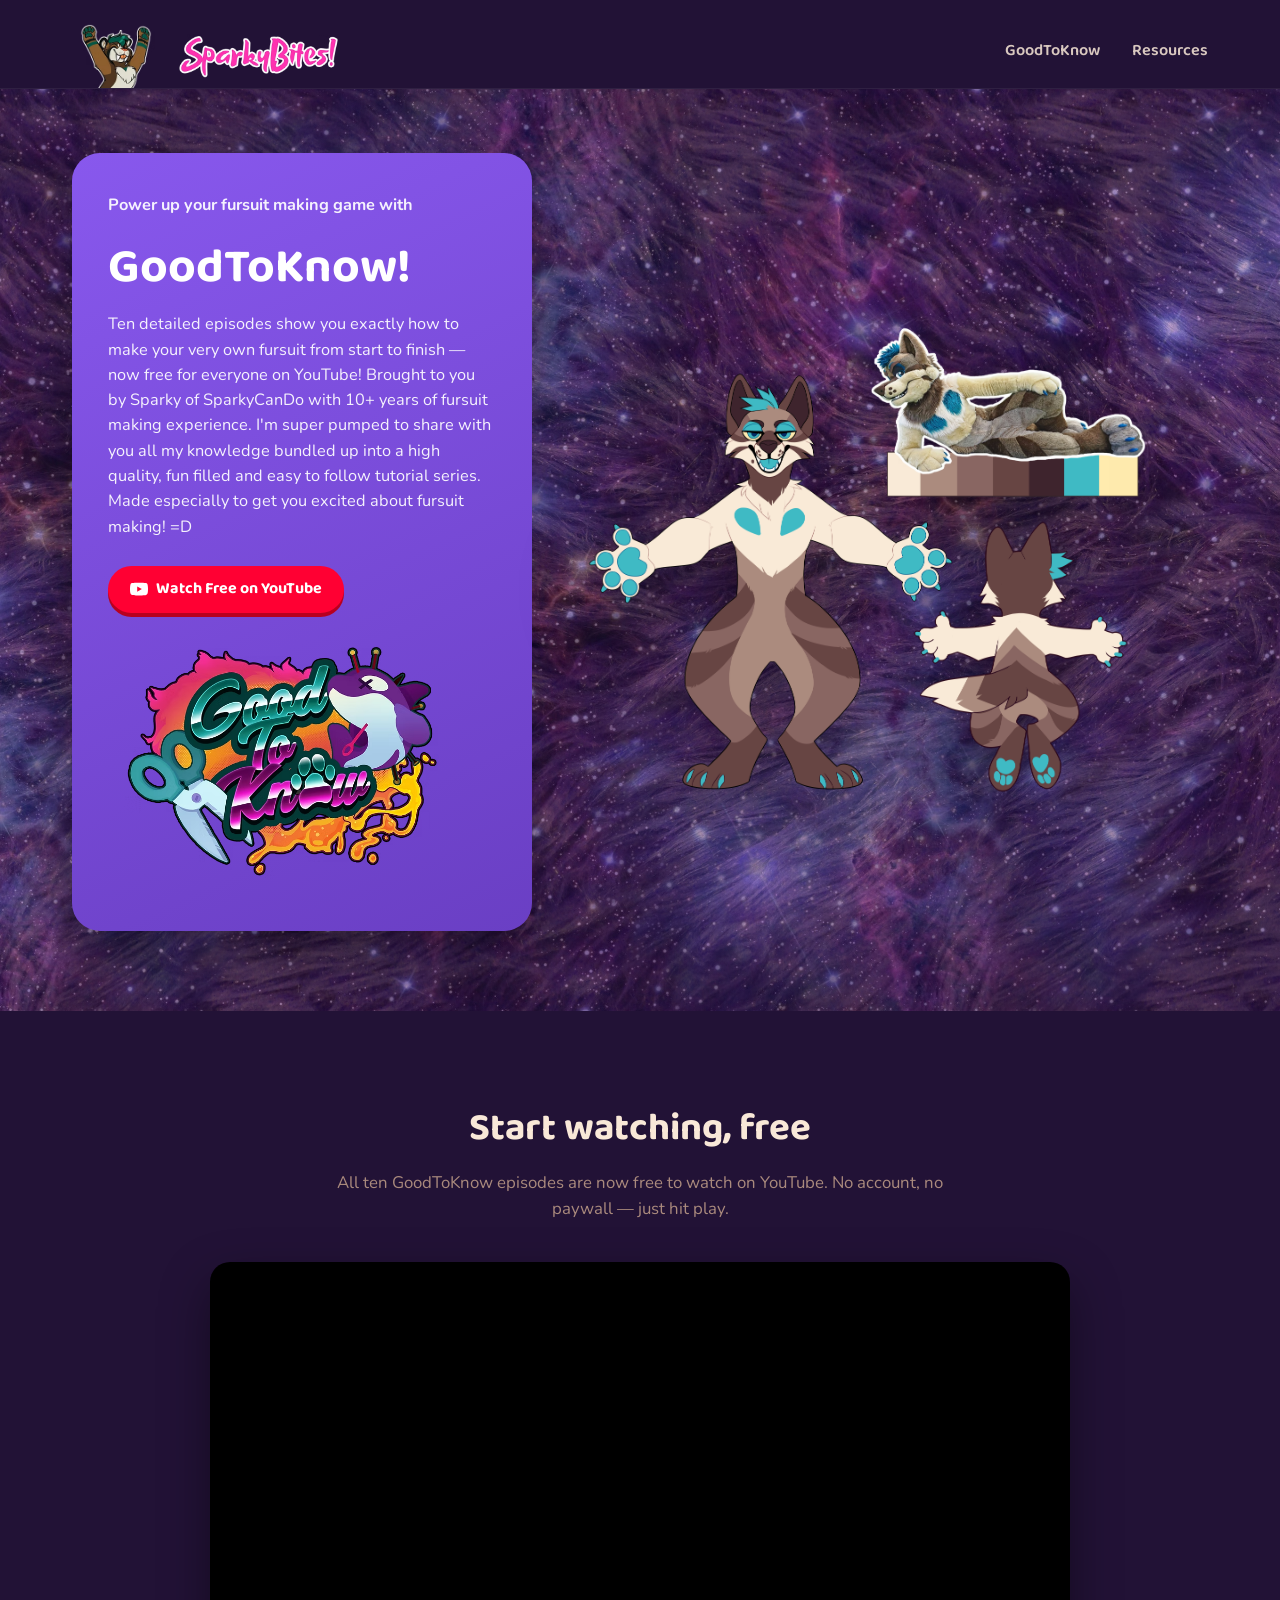
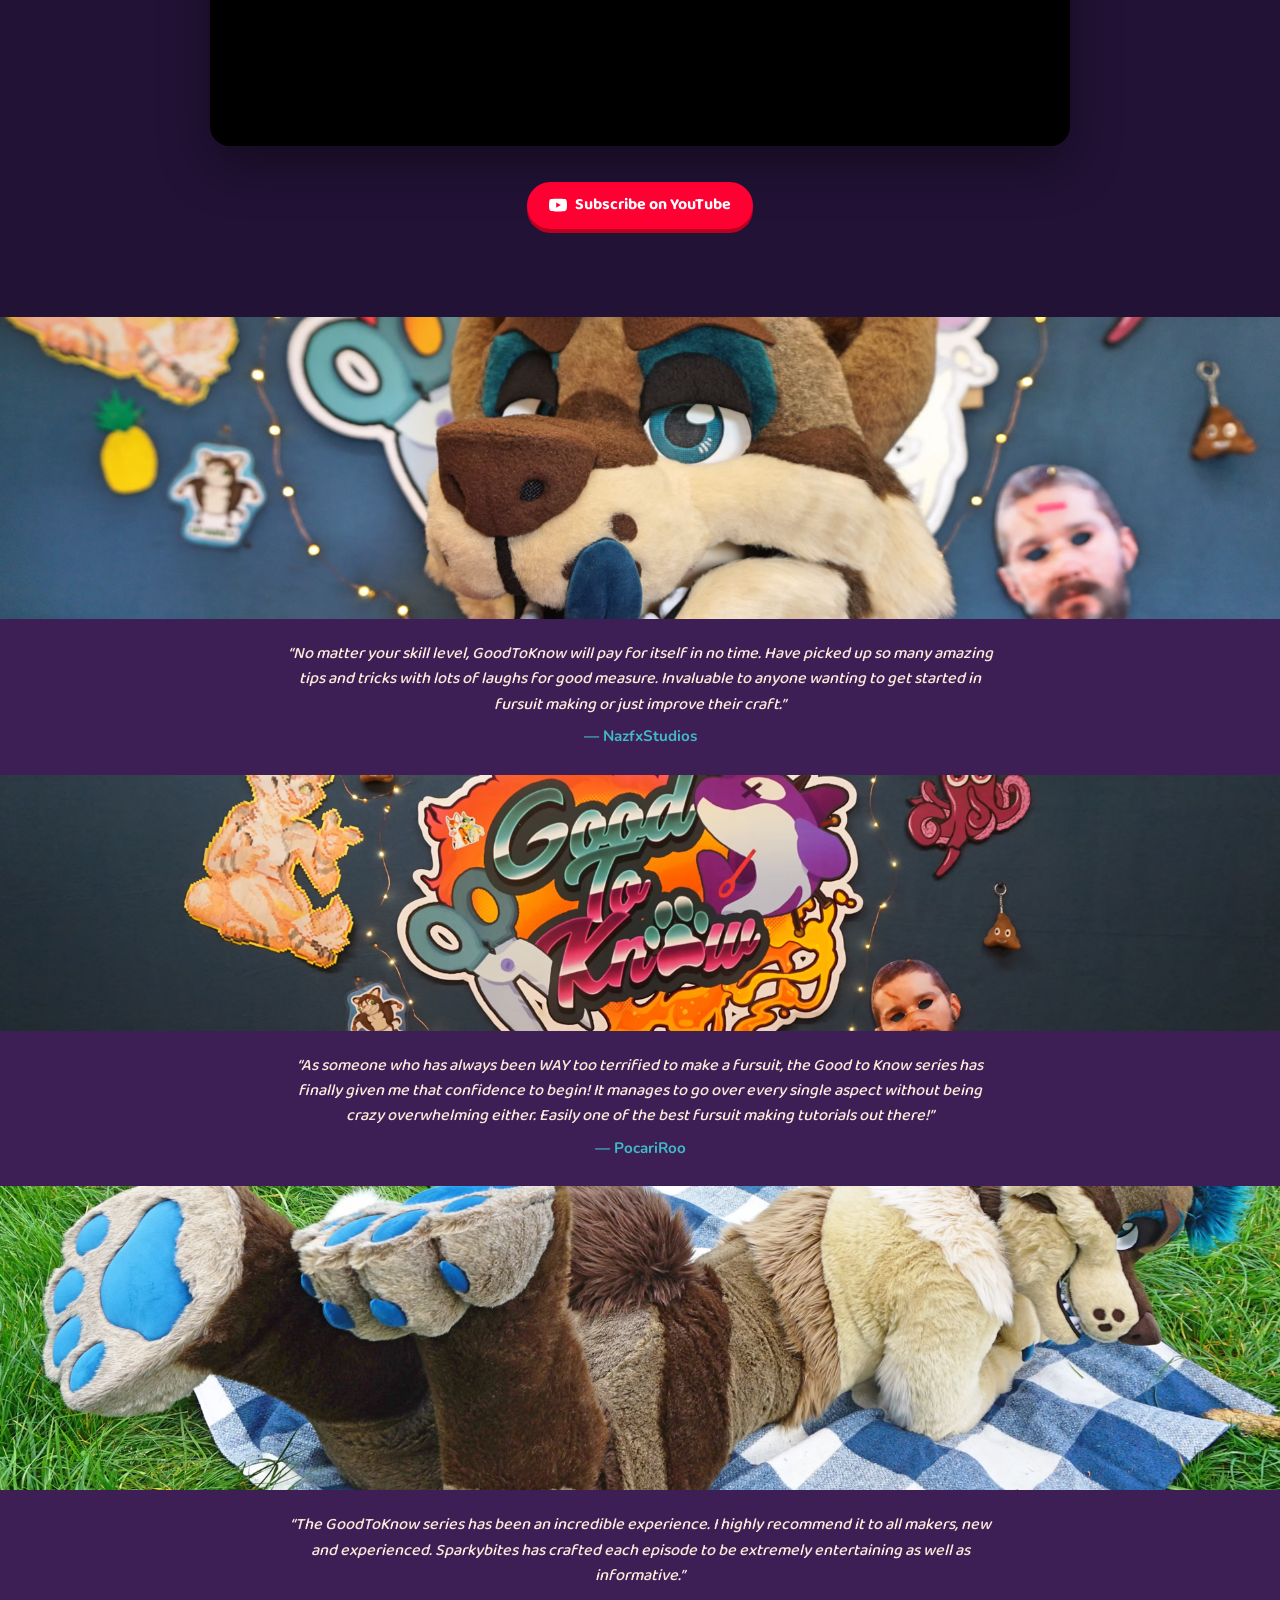
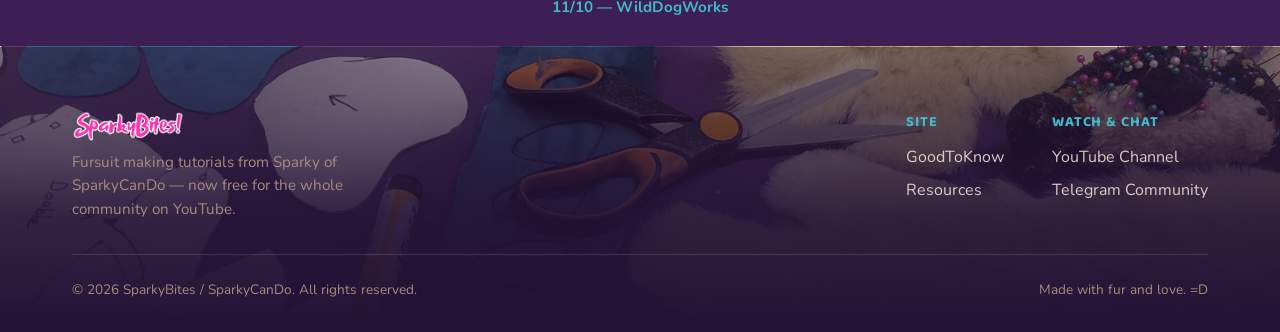
==== commit 13328476: "update" ====
--- a/index.html
+++ b/index.html
@@ -25,10 +25,6 @@
         <li><a href="resources.html">Resources</a></li>
       </ul>
     </nav>
-    <a class="btn btn-yt" href="https://www.youtube.com/@SparkyBites" target="_blank" rel="noopener">
-      <svg class="icon-yt" viewBox="0 0 24 24" fill="currentColor"><path d="M23.5 6.2a3 3 0 0 0-2.1-2.1C19.5 3.5 12 3.5 12 3.5s-7.5 0-9.4.6A3 3 0 0 0 .5 6.2 31 31 0 0 0 0 12a31 31 0 0 0 .5 5.8 3 3 0 0 0 2.1 2.1c1.9.6 9.4.6 9.4.6s7.5 0 9.4-.6a3 3 0 0 0 2.1-2.1A31 31 0 0 0 24 12a31 31 0 0 0-.5-5.8ZM9.6 15.5V8.5L15.8 12l-6.2 3.5Z"/></svg>
-      Watch on YouTube
-    </a>
   </div>
 </header>
 
@@ -50,13 +46,15 @@
           Made especially to get you excited about fursuit making! =D
         </p>
         <div class="hero-cta-row">
-          <a class="btn btn-cream" href="https://www.youtube.com/@SparkyBites" target="_blank" rel="noopener">▶ Watch Free on YouTube</a>
+          <a class="btn btn-yt" href="https://www.youtube.com/@SparkyBites" target="_blank" rel="noopener">
+            <svg class="icon-yt" viewBox="0 0 24 24" fill="currentColor"><path d="M23.5 6.2a3 3 0 0 0-2.1-2.1C19.5 3.5 12 3.5 12 3.5s-7.5 0-9.4.6A3 3 0 0 0 .5 6.2 31 31 0 0 0 0 12a31 31 0 0 0 .5 5.8 3 3 0 0 0 2.1 2.1c1.9.6 9.4.6 9.4.6s7.5 0 9.4-.6a3 3 0 0 0 2.1-2.1A31 31 0 0 0 24 12a31 31 0 0 0-.5-5.8ZM9.6 15.5V8.5L15.8 12l-6.2 3.5Z"/></svg>
+            Watch Free on YouTube
+          </a>
           <img src="images/goodtoknow-badge.avif" alt="Good To Know">
         </div>
       </div>
       <div class="hero-art">
-        <img src="images/sparky-refsheet.avif" alt="Sparky the fursuit character reference sheet, front and back view, with the brand colour palette">
-        <img class="hero-plush" src="images/hero-plush.avif" alt="Sparky fursuit plush toy lying down">
+        <img src="images/sparky-refsheet.avif" alt="Sparky the fursuit character reference sheet, front and back view, with the plush toy and brand colour palette">
       </div>
     </div>
   </section>
--- a/css/style.css
+++ b/css/style.css
@@ -55,7 +55,7 @@
 .nav-inner {
   max-width: var(--max-w);
   margin: 0 auto;
-  padding: 14px 32px;
+  padding: 14px 32px 0;
   display: flex;
   align-items: center;
   justify-content: space-between;
@@ -66,6 +66,7 @@
 .brand {
   display: flex;
   align-items: center;
+  align-self: flex-end;
   gap: 12px;
   text-decoration: none;
   flex-shrink: 0;
@@ -75,6 +76,7 @@
   height: 64px;
   width: auto;
   object-fit: contain;
+  align-self: flex-end;
 }
 .brand img:not(.brand-icon) { height: 44px; width: auto; }
 
@@ -137,8 +139,8 @@
   background:
     linear-gradient(160deg, rgba(34,18,54,0.25) 0%, rgba(34,18,54,0.05) 55%, rgba(34,18,54,0.35) 100%),
     url('../images/hero-bg.avif');
-  background-size: auto, 900px 900px;
-  background-repeat: no-repeat, repeat;
+  background-size: auto, cover;
+  background-repeat: no-repeat, no-repeat;
   background-position: center, center;
   padding: 64px 0 80px;
 }
@@ -212,24 +214,15 @@
 
 .hero-art {
   position: relative;
-  display: flex;
-  justify-content: center;
+  display: inline-block;
+  max-width: 100%;
+  justify-self: center;
 }
 
 .hero-art img {
   width: 100%;
   max-width: 620px;
   filter: drop-shadow(0 25px 40px rgba(0,0,0,0.4));
-}
-
-.hero-plush {
-  position: absolute;
-  top: -30px;
-  right: -10px;
-  width: 45% !important;
-  max-width: 300px !important;
-  transform: rotate(-8deg);
-  z-index: 2;
 }
 
 /* ---------- Testimonial banners ---------- */
@@ -418,7 +411,6 @@
   .hero-inner { grid-template-columns: 1fr; }
   .hero-art { order: -1; }
   .hero-art img { max-width: 360px; }
-  .hero-plush { width: 40% !important; max-width: 150px !important; top: -16px; right: 4px; }
   .hero-card h1 { font-size: 2.4rem; }
   .wrap { padding: 0 20px; }
 
